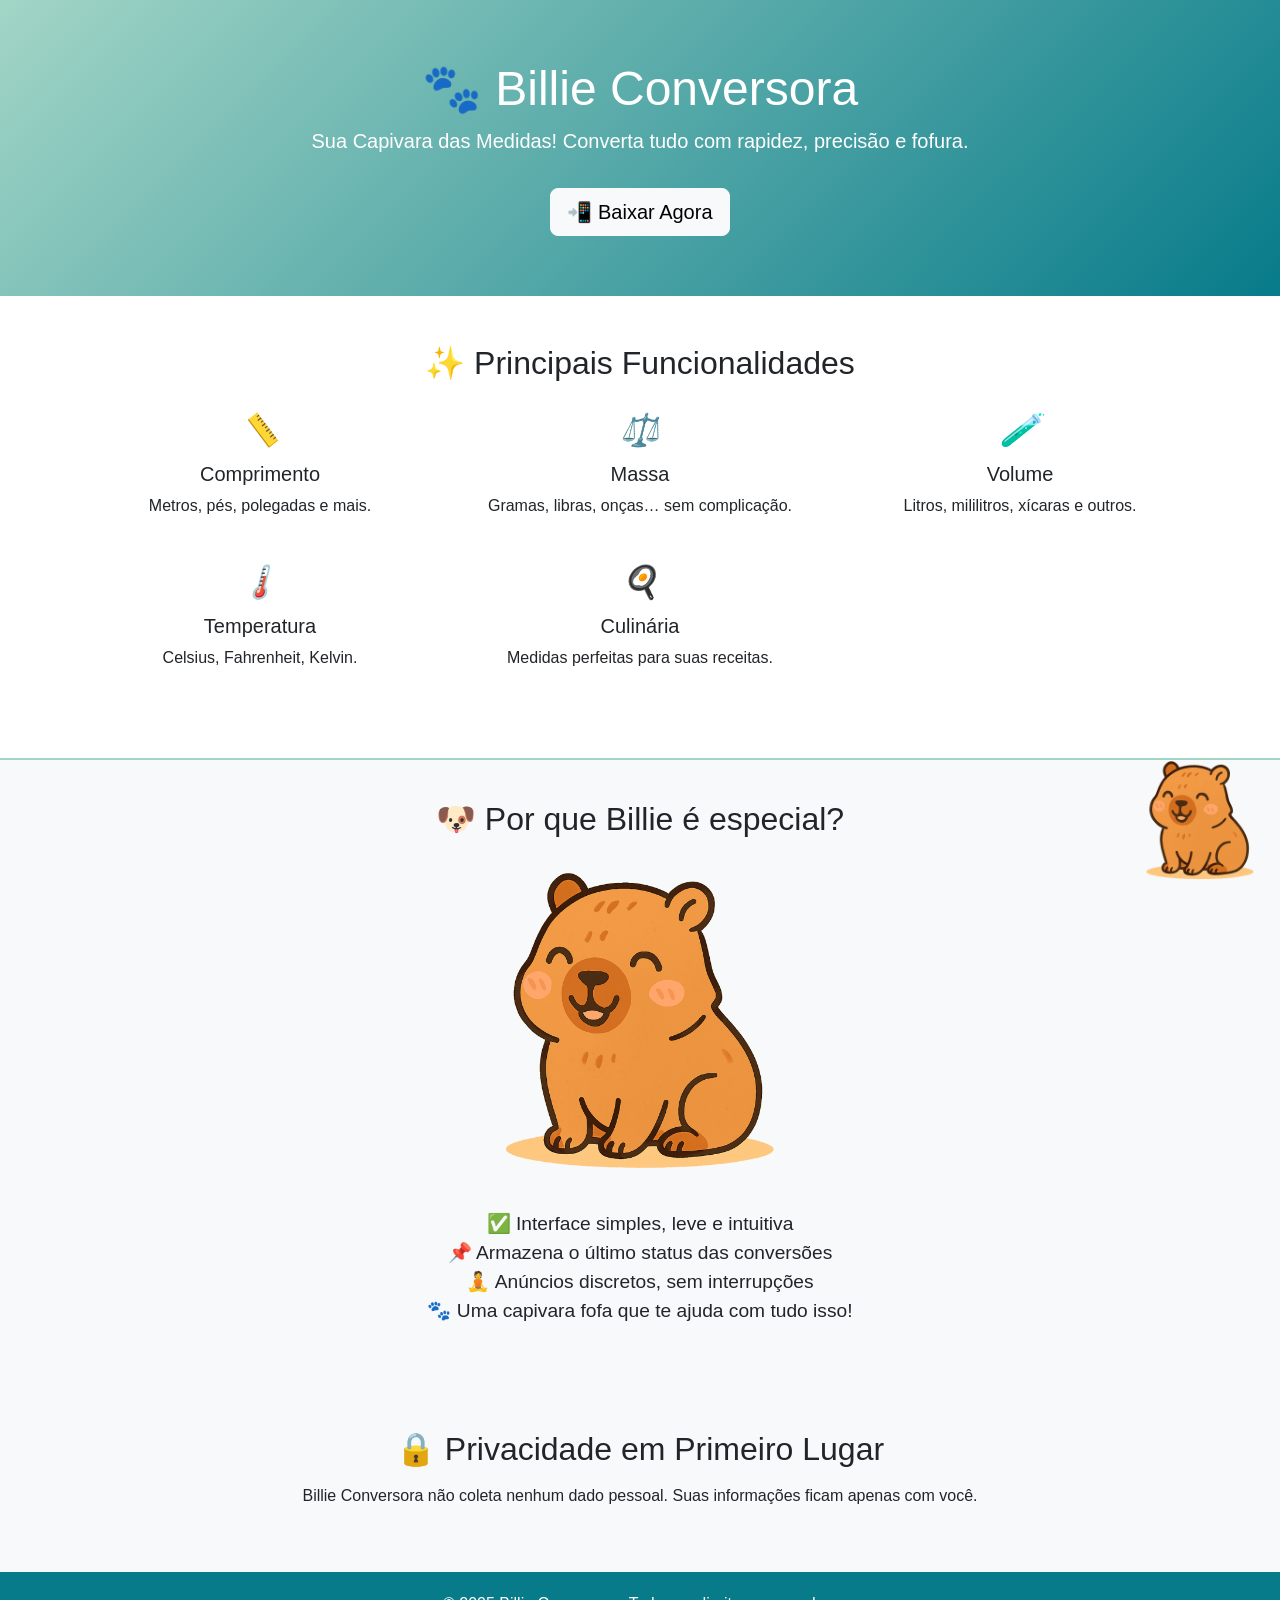
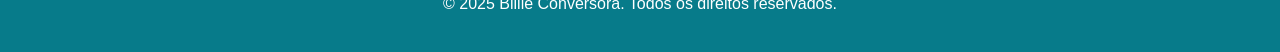
==== billie_the_capibara/index.html @ 672c3761 "index page from Billie Conversora" ====
<!DOCTYPE html>
<html lang="pt-br">
<head>
  <meta charset="UTF-8">
  <meta name="viewport" content="width=device-width, initial-scale=1">
  <title>Billie Conversora</title>
  <link href="https://cdn.jsdelivr.net/npm/bootstrap@5.3.0/dist/css/bootstrap.min.css" rel="stylesheet">
  <style>
    body {
      font-family: 'Segoe UI', sans-serif;
    }
    .hero {
      background: linear-gradient(135deg, #a2d5c6, #077b8a);
      color: white;
      padding: 60px 20px;
      text-align: center;
    }
    .hero h1 {
      font-size: 3em;
    }
    .features i {
      font-size: 2em;
      color: #077b8a;
    }
    .mascote {
      font-size: 1.2em;
      background-color: #f8f9fa;
      padding: 40px 20px;
      border-top: 2px solid #a2d5c6;
    }
    footer {
      background-color: #077b8a;
      color: white;
      text-align: center;
      padding: 20px;
    }
  </style>
</head>
<body>

  <!-- Hero Section -->
  <section class="hero">
    <div class="container">
      <h1>🐾 Billie Conversora</h1>
      <p class="lead">Sua Capivara das Medidas! Converta tudo com rapidez, precisão e fofura.</p>
      <a href="#" class="btn btn-light btn-lg mt-3">📲 Baixar Agora</a>
    </div>
  </section>

  <!-- Funcionalidades -->
  <section class="features py-5">
    <div class="container text-center">
      <h2 class="mb-4">✨ Principais Funcionalidades</h2>
      <div class="row">
        <div class="col-md-4 mb-4">
          <i>📏</i>
          <h5 class="mt-2">Comprimento</h5>
          <p>Metros, pés, polegadas e mais.</p>
        </div>
        <div class="col-md-4 mb-4">
          <i>⚖️</i>
          <h5 class="mt-2">Massa</h5>
          <p>Gramas, libras, onças… sem complicação.</p>
        </div>
        <div class="col-md-4 mb-4">
          <i>🧪</i>
          <h5 class="mt-2">Volume</h5>
          <p>Litros, mililitros, xícaras e outros.</p>
        </div>
        <div class="col-md-4 mb-4">
          <i>🌡️</i>
          <h5 class="mt-2">Temperatura</h5>
          <p>Celsius, Fahrenheit, Kelvin.</p>
        </div>
        <div class="col-md-4 mb-4">
          <i>🍳</i>
          <h5 class="mt-2">Culinária</h5>
          <p>Medidas perfeitas para suas receitas.</p>
        </div>
      </div>
    </div>
  </section>
  
<!-- Mascote e Diferenciais -->
<section class="mascote text-center">
  <div class="container">
    <h2>🐶 Por que Billie é especial?</h2>
    <img src="images/billie_smile.png" alt="Mascote Billie" class="img-fluid my-4" style="max-width: 300px;">
    <ul class="list-unstyled mt-3">
      <li>✅ Interface simples, leve e intuitiva</li>
      <li>📌 Armazena o último status das conversões</li>
      <li>🧘 Anúncios discretos, sem interrupções</li>
      <li>🐾 Uma capivara fofa que te ajuda com tudo isso!</li>
    </ul>
  </div>
</section>

  <!-- Privacidade -->
  <section class="py-5 bg-light text-center">
    <div class="container">
      <h2>🔒 Privacidade em Primeiro Lugar</h2>
      <p class="mt-3">Billie Conversora não coleta nenhum dado pessoal. Suas informações ficam apenas com você.</p>
    </div>
  </section>

  <!-- Footer -->
  <footer>
    <p>&copy; 2025 Billie Conversora. Todos os direitos reservados.</p>
  </footer>

  <!-- Bootstrap JS -->
  <script src="https://cdn.jsdelivr.net/npm/bootstrap@5.3.0/dist/js/bootstrap.bundle.min.js"></script>

<!-- Billie fixa no canto inferior direito -->
<img src="images/billie_smile.png" 
     alt="Billie Mascote" 
     id="billie-fixed" 
     style="position: fixed; bottom: 20px; right: 20px; width: 120px; z-index: 1000;">

    </body>
</html>
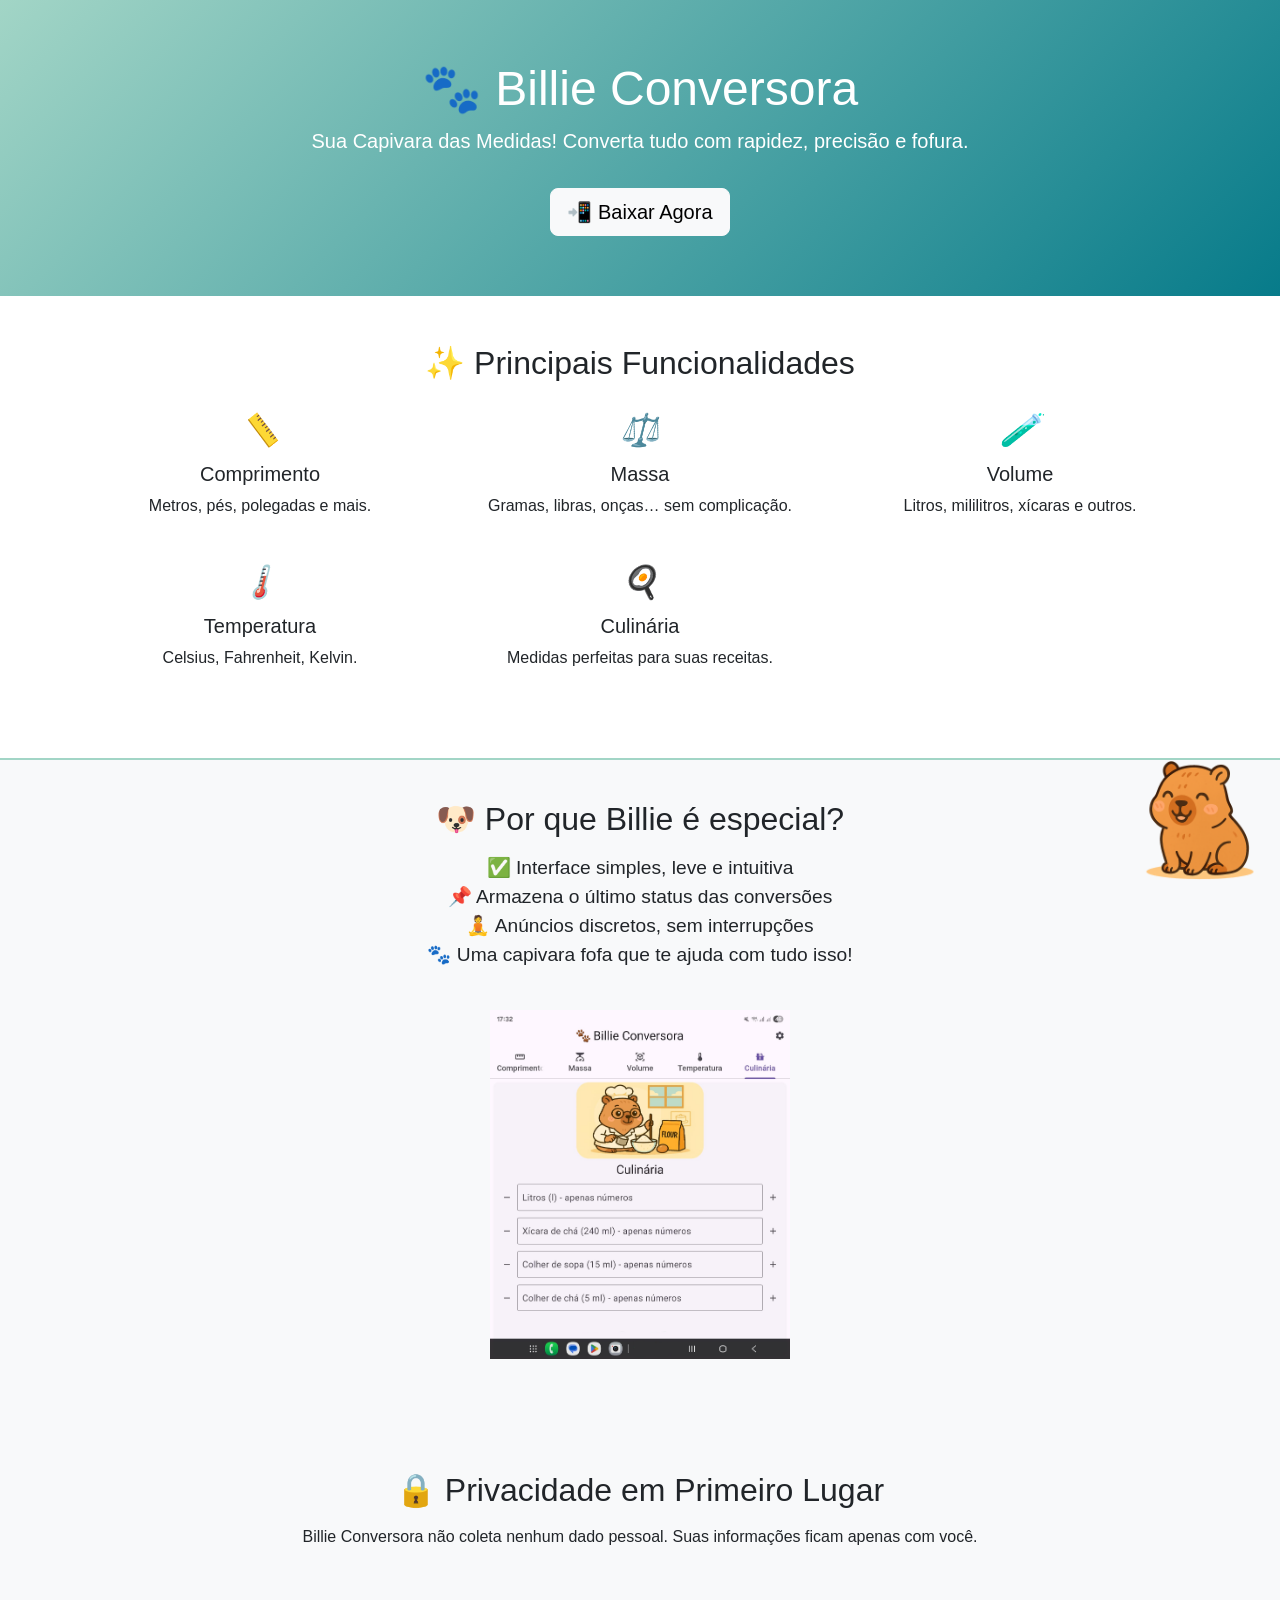
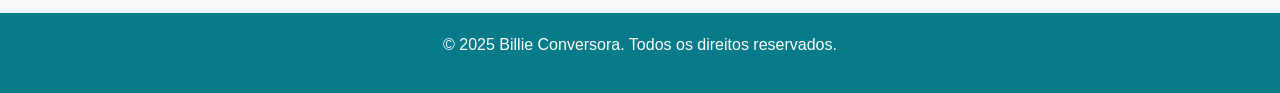
==== commit 66b74091: "Added culinary screen" ====
--- a/billie_the_capibara/index.html
+++ b/billie_the_capibara/index.html
@@ -85,13 +85,13 @@
 <section class="mascote text-center">
   <div class="container">
     <h2>🐶 Por que Billie é especial?</h2>
-    <img src="images/billie_smile.png" alt="Mascote Billie" class="img-fluid my-4" style="max-width: 300px;">
     <ul class="list-unstyled mt-3">
       <li>✅ Interface simples, leve e intuitiva</li>
       <li>📌 Armazena o último status das conversões</li>
       <li>🧘 Anúncios discretos, sem interrupções</li>
       <li>🐾 Uma capivara fofa que te ajuda com tudo isso!</li>
     </ul>
+    <img src="images/Billie_culinary.png" alt="Mascote Billie" class="img-fluid my-4" style="max-width: 300px;">
   </div>
 </section>
 
